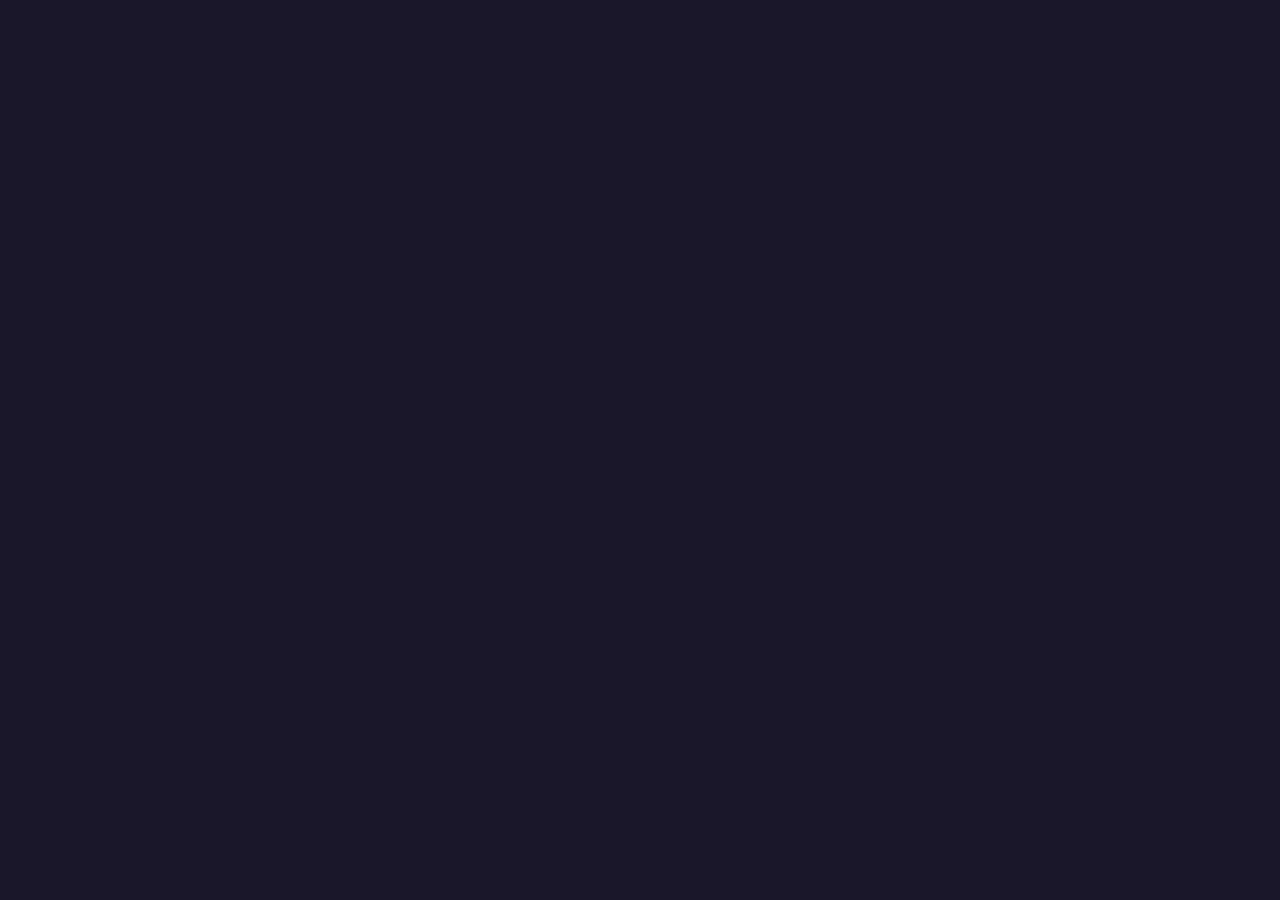
==== weather/index.html @ b468b830 "ehehehehheeh :p" ====
<!DOCTYPE html>
<html lang="en">
  <head>
    <link rel="stylesheet" href="/all.css">
    <title>Weather</title>
    <script>
    </script>
    <style>
      @import url('https://fonts.googleapis.com/css2?family=Asap+Sharp:ital,wght@0,100..900;1,100..900&family=Orbitron:wght@400..900&display=swap');
      @import url('https://fonts.googleapis.com/css2?family=Redaction:ital,wght@0,400;0,700;1,400&display=swap');

      * {
        box-sizing: border-box;
      }
      @property --bg1 {
        syntax: "<color>";
        inherits: true;
        initial-value: rgba(130, 175, 255, .0.65);
      }

      @property --bg2 {
        syntax: "<color>";
        inherits: true;
        initial-value: rgba(170, 145, 255, 0.65);
      }

      @property --bg2 {
        syntax: "<color>";
        inherits: true;
        initial-value: rgba(130, 180, 255, 0.65);
      }
      
      body {
        display: flex;
        width: 100vw;
        min-height: 100vh;
        margin: 0;
        isolation: isolate;
        flex-direction: column;
        align-items: center;
        overflow-x: hidden;
        background: rgba(25, 25, 45, 0.9);
      }

      body::before {
        content: "";
        position: fixed;
        background:
          radial-gradient(ellipse at 0% 10%, var(--bg1), transparent 45%),
          radial-gradient(ellipse at 100% 20%, var(--bg1), transparent 45%),
          radial-gradient(ellipse at 10% 100%, var(--bg2), transparent 45%),
          radial-gradient(ellipse at 100% 100%, var(--bg2), transparent 45%),
          radial-gradient(ellipse at 50% 0%, var(--bg3), transparent 45%),
          radial-gradient(ellipse at 50% 100%, var(--bg3), transparent 45%);
        background-size: 200% 200%;
        opacity: 0.8;
        filter: blur(30px);
        animation: bgm 15s ease-in-out infinite alternate;
        transition: --bg1 2s ease, --bg2 2s ease 0.6s, --bg3 2s ease 1.2s;
      }

      main {
        min-height: 100vh;
        display: flex;
        flex-direction: column;
        align-items: center;
        justify-content: center;
        text-align: center;
        padding: 30px;
      }

      @keyframes bgm {
        0% {
          background-position: 0% 0%;
          opacity: 0.5;
        }
        50% {
          background-position: 100% 50%;
          opacity: 0.9;
        }
        100% {
          background-position: 0% 100%;
          opacity: 0.7;
        }
      }
    </style>
  </head>
</html>
---- all.css ----
@view-transition {
  navigation: auto;
}

::view-transition-old(root) {
  animation: fout 0.15s ease-out both;
}

::view-transition-new(root) {
  animation: fin 0.2s ease-in both;
}

@keyframes fout {
  to {
    opacity: 0;
  }
}

@keyframes fin {
  from {
    opacity: 0;
  }
}

html {
  background: rgb(20, 20, 20);
}

body {
  background: radial-gradient(ellipse 120% 100% at 50% 0%, #172B4D 0%, #0B1428 45%, #070B18 100%);
  background-repeat: no-repeat;
  min-height: 100vh;
  margin: 0;
}
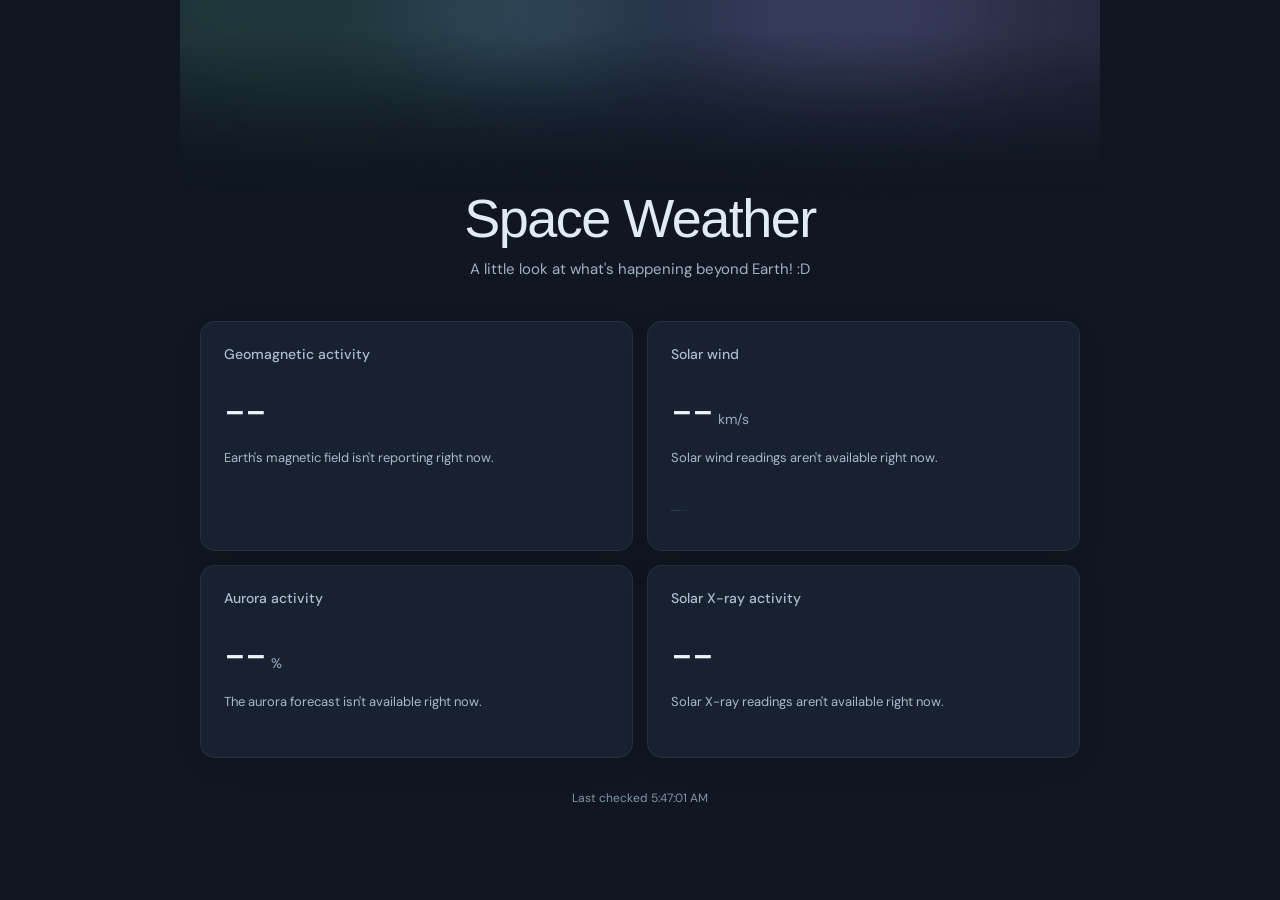
==== commit 3c747f5a: "OMAGAAA, I WROTE  INTO THE WRONG FILEEE" ====
--- a/weather/index.html
+++ b/weather/index.html
@@ -1,88 +1,561 @@
 <!DOCTYPE html>
 <html lang="en">
-  <head>
-    <link rel="stylesheet" href="/all.css">
-    <title>Weather</title>
-    <script>
-    </script>
-    <style>
-      @import url('https://fonts.googleapis.com/css2?family=Asap+Sharp:ital,wght@0,100..900;1,100..900&family=Orbitron:wght@400..900&display=swap');
-      @import url('https://fonts.googleapis.com/css2?family=Redaction:ital,wght@0,400;0,700;1,400&display=swap');
-
-      * {
-        box-sizing: border-box;
-      }
-      @property --bg1 {
-        syntax: "<color>";
-        inherits: true;
-        initial-value: rgba(130, 175, 255, .0.65);
-      }
-
-      @property --bg2 {
-        syntax: "<color>";
-        inherits: true;
-        initial-value: rgba(170, 145, 255, 0.65);
-      }
-
-      @property --bg2 {
-        syntax: "<color>";
-        inherits: true;
-        initial-value: rgba(130, 180, 255, 0.65);
-      }
-      
-      body {
-        display: flex;
-        width: 100vw;
-        min-height: 100vh;
-        margin: 0;
-        isolation: isolate;
-        flex-direction: column;
-        align-items: center;
-        overflow-x: hidden;
-        background: rgba(25, 25, 45, 0.9);
-      }
-
-      body::before {
-        content: "";
-        position: fixed;
-        background:
-          radial-gradient(ellipse at 0% 10%, var(--bg1), transparent 45%),
-          radial-gradient(ellipse at 100% 20%, var(--bg1), transparent 45%),
-          radial-gradient(ellipse at 10% 100%, var(--bg2), transparent 45%),
-          radial-gradient(ellipse at 100% 100%, var(--bg2), transparent 45%),
-          radial-gradient(ellipse at 50% 0%, var(--bg3), transparent 45%),
-          radial-gradient(ellipse at 50% 100%, var(--bg3), transparent 45%);
-        background-size: 200% 200%;
-        opacity: 0.8;
-        filter: blur(30px);
-        animation: bgm 15s ease-in-out infinite alternate;
-        transition: --bg1 2s ease, --bg2 2s ease 0.6s, --bg3 2s ease 1.2s;
-      }
-
+<head>
+  <meta charset="UTF-8">
+  <meta name="viewport" content="width=device-width, initial-scale=1">
+  <link rel="stylesheet" href="/all.css">
+  <title>Weather</title>
+
+  <style>
+    @import url('https://fonts.googleapis.com/css2?family=Asap+Sharp:wght@400;500;600;700&family=DM+Sans:wght@400;500;600;700&display=swap');
+
+    * {
+      box-sizing: border-box;
+    }
+
+    @property --glow {
+      syntax: "<color>";
+      inherits: true;
+      initial-value: #253c5c;
+    }
+
+    body {
+      --glow: #253c5c;
+      margin: 0;
+      min-height: 100vh;
+      color: #e0e7f1;
+      background: #101722;
+      font-family: "DM Sans", sans-serif;
+      overflow-x: hidden;
+      transition: --glow 2s ease;
+    }
+
+    body::before {
+      content: "";
+      position: fixed;
+      z-index: -1;
+      inset: 0;
+      pointer-events: none;
+      background:
+        radial-gradient(ellipse 75% 45% at 50% -10%, var(--glow), transparent 75%),
+        radial-gradient(ellipse 40% 35% at 0% 100%, #24384b66, transparent 80%);
+      opacity: .8;
+      animation: bgm 20s ease-in-out infinite alternate;
+    }
+
+    @keyframes bgm {
+      from { transform: scale(1); }
+      to { transform: scale(1.08) translateY(1%); }
+    }
+
+    main {
+      width: min(100% - 40px, 880px);
+      margin: auto;
+      padding-bottom: 60px;
+    }
+
+    .aurora {
+      position: relative;
+      height: 210px;
+      margin: 0 -20px -35px;
+      overflow: hidden;
+      pointer-events: none;
+      mask-image: linear-gradient(to bottom, black 15%, transparent 100%);
+      -webkit-mask-image: linear-gradient(to bottom, black 15%, transparent 100%);
+    }
+
+    .aurora span {
+      position: absolute;
+      top: -115px;
+      width: 65%;
+      height: 250px;
+      border-radius: 50%;
+      filter: blur(55px);
+      opacity: .2;
+      animation: aur 18s ease-in-out infinite alternate;
+    }
+
+    .aurora span:nth-child(1) {
+      left: -15%;
+      background: #62bba7;
+    }
+
+    .aurora span:nth-child(2) {
+      left: 25%;
+      background: #718acb;
+      animation-delay: -6s;
+    }
+
+    .aurora span:nth-child(3) {
+      right: -20%;
+      background: #8d79bd;
+      animation-delay: -11s;
+    }
+
+    @keyframes aur {
+      from { transform: translate(0, 0) scaleX(.8) rotate(-10deg); }
+      to { transform: translate(30px, 35px) scaleX(1.2) rotate(12deg); }
+    }
+
+    .heading {
+      text-align: center;
+      padding: 12px 0 42px;
+    }
+
+    .heading h1 {
+      margin: 0;
+      font-family: "Asap Sharp", sans-serif;
+      font-size: clamp(36px, 7vw, 54px);
+      font-weight: 500;
+      letter-spacing: -1.5px;
+      color: #e1eaf5;
+    }
+
+    .heading p {
+      margin: 10px 0 0;
+      font-size: 15px;
+      color: #a3b1c3;
+    }
+
+    .weather-grid {
+      display: grid;
+      grid-template-columns: repeat(2, minmax(0, 1fr));
+      gap: 14px;
+    }
+
+    .weather-card {
+      min-width: 0;
+      padding: 23px;
+      border: 1px solid #ffffff12;
+      border-radius: 15px;
+      background: #1b2635b8;
+      box-shadow: 0 8px 28px #00000012;
+      animation: appear .7s ease both;
+    }
+
+    .weather-card:nth-child(2) { animation-delay: .08s; }
+    .weather-card:nth-child(3) { animation-delay: .16s; }
+    .weather-card:nth-child(4) { animation-delay: .24s; }
+
+    @keyframes appear {
+      from { opacity: 0; transform: translateY(12px); }
+      to { opacity: 1; transform: translateY(0); }
+    }
+
+    .weather-card h2 {
+      margin: 0 0 22px;
+      color: #aebdd0;
+      font-size: 14px;
+      font-weight: 500;
+    }
+
+    .value {
+      min-height: 46px;
+      color: #edf3fa;
+      font-size: clamp(29px, 5vw, 39px);
+      font-weight: 500;
+      letter-spacing: -1px;
+      overflow-wrap: anywhere;
+    }
+
+    .unit {
+      margin-left: 5px;
+      color: #9aaabd;
+      font-size: 14px;
+      font-weight: 400;
+      letter-spacing: 0;
+    }
+
+    .desc {
+      min-height: 42px;
+      margin: 12px 0 0;
+      color: #aab8c9;
+      font-size: 13px;
+      line-height: 1.6;
+    }
+
+    .breezes {
+      position: relative;
+      height: 27px;
+      margin-top: 10px;
+      overflow: hidden;
+    }
+
+    .breeze {
+      position: absolute;
+      left: -45%;
+      width: 38%;
+      height: 1px;
+      border-radius: 10px;
+      background: linear-gradient(90deg, transparent, #a6c7df, transparent);
+      animation: breeze 5s linear infinite;
+    }
+
+    .breeze:nth-child(2) {
+      top: 10px;
+      width: 50%;
+      animation-delay: -1.7s;
+    }
+
+    .breeze:nth-child(3) {
+      top: 20px;
+      width: 25%;
+      animation-delay: -3.2s;
+    }
+
+    .breezes.slow .breeze { animation-duration: 8s; }
+    .breezes.normal .breeze { animation-duration: 5s; }
+    .breezes.fast .breeze { animation-duration: 2.5s; }
+
+    @keyframes breeze {
+      0% { left: -45%; opacity: 0; }
+      20% { opacity: .65; }
+      100% { left: 110%; opacity: 0; }
+    }
+
+    .footer {
+      padding: 30px 0 0;
+      text-align: center;
+      color: #8494a8;
+      font-size: 12px;
+      line-height: 1.7;
+    }
+
+    @media (max-width: 560px) {
       main {
-        min-height: 100vh;
-        display: flex;
-        flex-direction: column;
-        align-items: center;
-        justify-content: center;
-        text-align: center;
-        padding: 30px;
-      }
-
-      @keyframes bgm {
-        0% {
-          background-position: 0% 0%;
-          opacity: 0.5;
+        width: min(100% - 28px, 420px);
+      }
+
+      .aurora {
+        height: 175px;
+        margin-bottom: -25px;
+      }
+
+      .heading {
+        padding-bottom: 30px;
+      }
+
+      .heading p {
+        font-size: 14px;
+      }
+
+      .weather-grid {
+        grid-template-columns: 1fr;
+        gap: 11px;
+      }
+
+      .weather-card {
+        padding: 20px;
+      }
+
+      .weather-card h2 {
+        margin-bottom: 15px;
+      }
+
+      .desc {
+        min-height: auto;
+      }
+    }
+
+    @media (prefers-reduced-motion: reduce) {
+      *, *::before, *::after {
+        animation-duration: .01ms !important;
+        animation-iteration-count: 1 !important;
+      }
+    }
+  </style>
+
+  <script>
+    const d = {};
+
+    const base = "https://services.swpc.noaa.gov";
+
+    const urls = {
+      kp: base + "/json/planetary_k_index_1m.json",
+      aurora: base + "/json/ovation_aurora_latest.json",
+      wind: base + "/json/rtsw/rtsw_wind_1m.json",
+      solar: base + "/json/goes/primary/xrays-6-hour.json"
+    };
+
+    async function getData(type) {
+      try {
+        const res = await fetch(urls[type], { cache: "no-store" });
+
+        if (!res.ok) throw new Error("Request failed");
+
+        d[type] = await res.json();
+      } catch (e) {
+        console.error("Failed to load " + type, e);
+        d[type] = null;
+      }
+    }
+
+    function latest(data, keys) {
+      if (!Array.isArray(data)) return null;
+
+      for (let i = data.length - 1; i >= 0; i--) {
+        const row = data[i];
+
+        for (const key of keys) {
+          const value = Number(row[key]);
+
+          if (
+            row[key] !== null &&
+            row[key] !== undefined &&
+            row[key] !== "" &&
+            Number.isFinite(value)
+          ) {
+            return {
+              value,
+              time: row.time_tag || row.time || null
+            };
+          }
         }
-        50% {
-          background-position: 100% 50%;
-          opacity: 0.9;
-        }
-        100% {
-          background-position: 0% 100%;
-          opacity: 0.7;
-        }
-      }
-    </style>
-  </head>
+      }
+
+      return null;
+    }
+
+    function show(id, value) {
+      const el = document.getElementById(id);
+      if (el) el.textContent = value;
+    }
+
+    function setGlow(level) {
+      const colors = {
+        low: "#253e50",
+        medium: "#3c3655",
+        high: "#51383f"
+      };
+
+      document.body.style.setProperty("--glow", colors[level]);
+    }
+
+    function kp() {
+      const result = latest(d.kp, ["kp", "estimated_kp", "k_index"]);
+
+      if (!result) {
+        show("kp", "--");
+        show("kp-desc", "Earth's magnetic field isn't reporting right now.");
+        return 0;
+      }
+
+      const value = result.value;
+      show("kp", value.toFixed(1));
+
+      if (value >= 7) {
+        show("kp-desc", "Boom xd");
+        return 2;
+      }
+
+      if (value >= 5) {
+        show("kp-desc", "Looks like there's a storm! :0");
+        return 2;
+      }
+
+      if (value >= 4) {
+        show("kp-desc", "It's awake! (kinda normal)");
+        return 1;
+      }
+
+      if (value >= 2) {
+        show("kp-desc", "Not too badd.");
+        return 0;
+      }
+
+      show("kp-desc", "Maybe Earth's magnetic field is asleep :p");
+      return 0;
+    }
+
+    function wind() {
+      const result = latest(d.wind, ["wind_speed", "speed"]);
+
+      if (!result) {
+        show("wind", "--");
+        show("wind-desc", "Solar wind readings aren't available right now.");
+        document.getElementById("breezes").className = "breezes slow";
+        return 0;
+      }
+
+      const speed = result.value;
+      show("wind", Math.round(speed));
+
+      const breezes = document.getElementById("breezes");
+
+      if (speed >= 600) {
+        breezes.className = "breezes fast";
+        show("wind-desc", "Earth's getting blowm awayy");
+        return 2;
+      }
+
+      if (speed >= 400) {
+        breezes.className = "breezes normal";
+        show("wind-desc", "Looks normal to me :p");
+        return 1;
+      }
+
+      breezes.className = "breezes slow";
+      show("wind-desc", "Prettyy dry.");
+      return 0;
+    }
+
+    function aurora() {
+      const data = d.aurora;
+
+      if (!data || !Array.isArray(data.coordinates)) {
+        show("aurora", "--");
+        show("aurora-desc", "The aurora forecast isn't available right now.");
+        return;
+      }
+
+      const values = data.coordinates
+        .map(point => Number(point[2]))
+        .filter(value => Number.isFinite(value));
+
+      if (!values.length) {
+        show("aurora", "--");
+        show("aurora-desc", "No aurora readings are available right now.");
+        return;
+      }
+
+      const peak = Math.max(...values);
+
+      show("aurora", Math.round(peak));
+
+      if (peak >= 70) {
+        show("aurora-desc", "Woah, thats a lot! :0");
+      } else if (peak >= 50) {
+        show("aurora-desc", "Can you see ir?");
+      } else if (peak >= 20) {
+        show("aurora-desc", "You might see some Aurora!");
+      } else if (peak >= 5) {
+        show("aurora-desc", "Not too badd");
+      } else {
+        show("aurora-desc", "That's no fun");
+      }
+    }
+
+    function solar() {
+      const result = latest(d.solar, ["flux"]);
+
+      if (!result || result.value <= 0) {
+        show("solar", "--");
+        show("solar-desc", "Solar X-ray readings aren't available right now.");
+        return 0;
+      }
+
+      const flux = result.value;
+      let letter = "A";
+
+      if (flux >= 1e-4) letter = "X";
+      else if (flux >= 1e-5) letter = "M";
+      else if (flux >= 1e-6) letter = "C";
+      else if (flux >= 1e-7) letter = "B";
+
+      show("solar", letter + " " + flux.toExponential(1));
+
+      if (letter === "X") {
+        show("solar-desc", "That's high!");
+        return 2;
+      }
+
+      if (letter === "M") {
+        show("solar-desc", "Maybe the Sun's happy.");
+        return 2;
+      }
+
+      if (letter === "C") {
+        show("solar-desc", "That's normal!");
+        return 1;
+      }
+
+      if (letter === "B") {
+        show("solar-desc", "Nothing muchh");
+        return 0;
+      }
+
+      show("solar-desc", "The Sun might be off xd");
+      return 0;
+    }
+
+    async function update() {
+      await Promise.all(Object.keys(urls).map(getData));
+
+      const levels = [
+        kp(),
+        wind(),
+        solar()
+      ];
+
+      aurora();
+
+      setGlow(["low", "medium", "high"][Math.max(...levels)]);
+
+      show(
+        "updated",
+        "Last checked " +
+        new Date().toLocaleTimeString()
+      );
+    }
+
+    document.addEventListener("DOMContentLoaded", async () => {
+      await update();
+      setInterval(update, 60000);
+    });
+  </script>
+</head>
+
+<body>
+  <main>
+    <div class="aurora">
+      <span></span>
+      <span></span>
+      <span></span>
+    </div>
+
+    <header class="heading">
+      <h1>Space Weather</h1>
+      <p>A little look at what's happening beyond Earth! :D</p>
+    </header>
+
+    <section class="weather-grid">
+      <article class="weather-card">
+        <h2>Geomagnetic activity</h2>
+        <div class="value" id="kp">--</div>
+        <p class="desc" id="kp-desc">Checking Earth's magnetic field...</p>
+      </article>
+
+      <article class="weather-card">
+        <h2>Solar wind</h2>
+        <div class="value">
+          <span id="wind">--</span><span class="unit">km/s</span>
+        </div>
+        <p class="desc" id="wind-desc">Checking solar wind...</p>
+        <div class="breezes slow" id="breezes">
+          <span class="breeze"></span>
+          <span class="breeze"></span>
+          <span class="breeze"></span>
+        </div>
+      </article>
+
+      <article class="weather-card">
+        <h2>Aurora activity</h2>
+        <div class="value">
+          <span id="aurora">--</span><span class="unit">%</span>
+        </div>
+        <p class="desc" id="aurora-desc">Checking aurora forecast...</p>
+      </article>
+
+      <article class="weather-card">
+        <h2>Solar X-ray activity</h2>
+        <div class="value" id="solar">--</div>
+        <p class="desc" id="solar-desc">Checking solar activity...</p>
+      </article>
+    </section>
+
+    <footer class="footer" id="updated">
+      Getting the readings...
+    </footer>
+  </main>
+</body>
 </html>
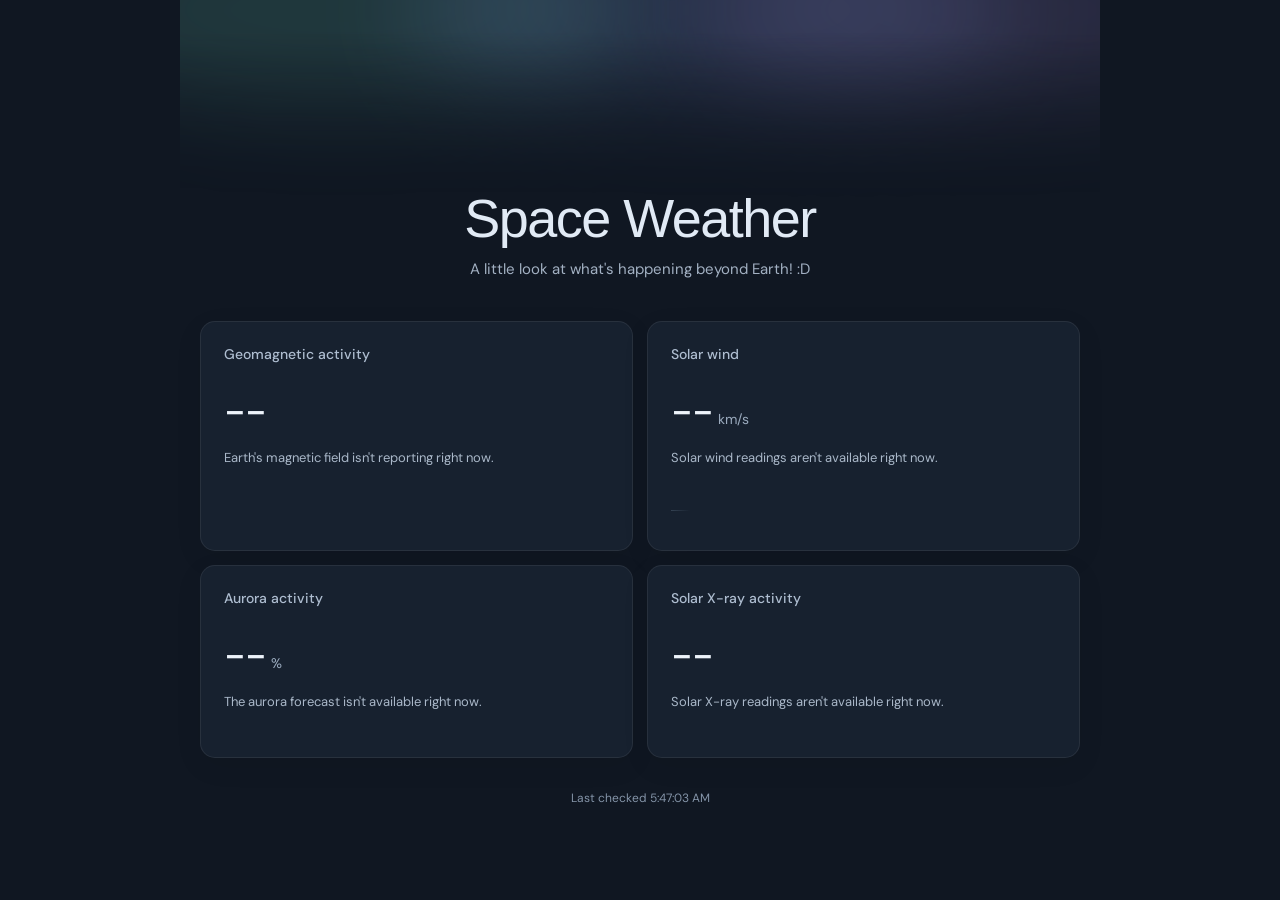
==== commit 63cf68d5: "update weather/index.html" ====
--- a/weather/index.html
+++ b/weather/index.html
@@ -368,7 +368,7 @@
     }
 
     function wind() {
-      const result = latest(d.wind, ["wind_speed", "speed"]);
+      const result = latest(d.wind, ["proton_speed"]);
 
       if (!result) {
         show("wind", "--");
